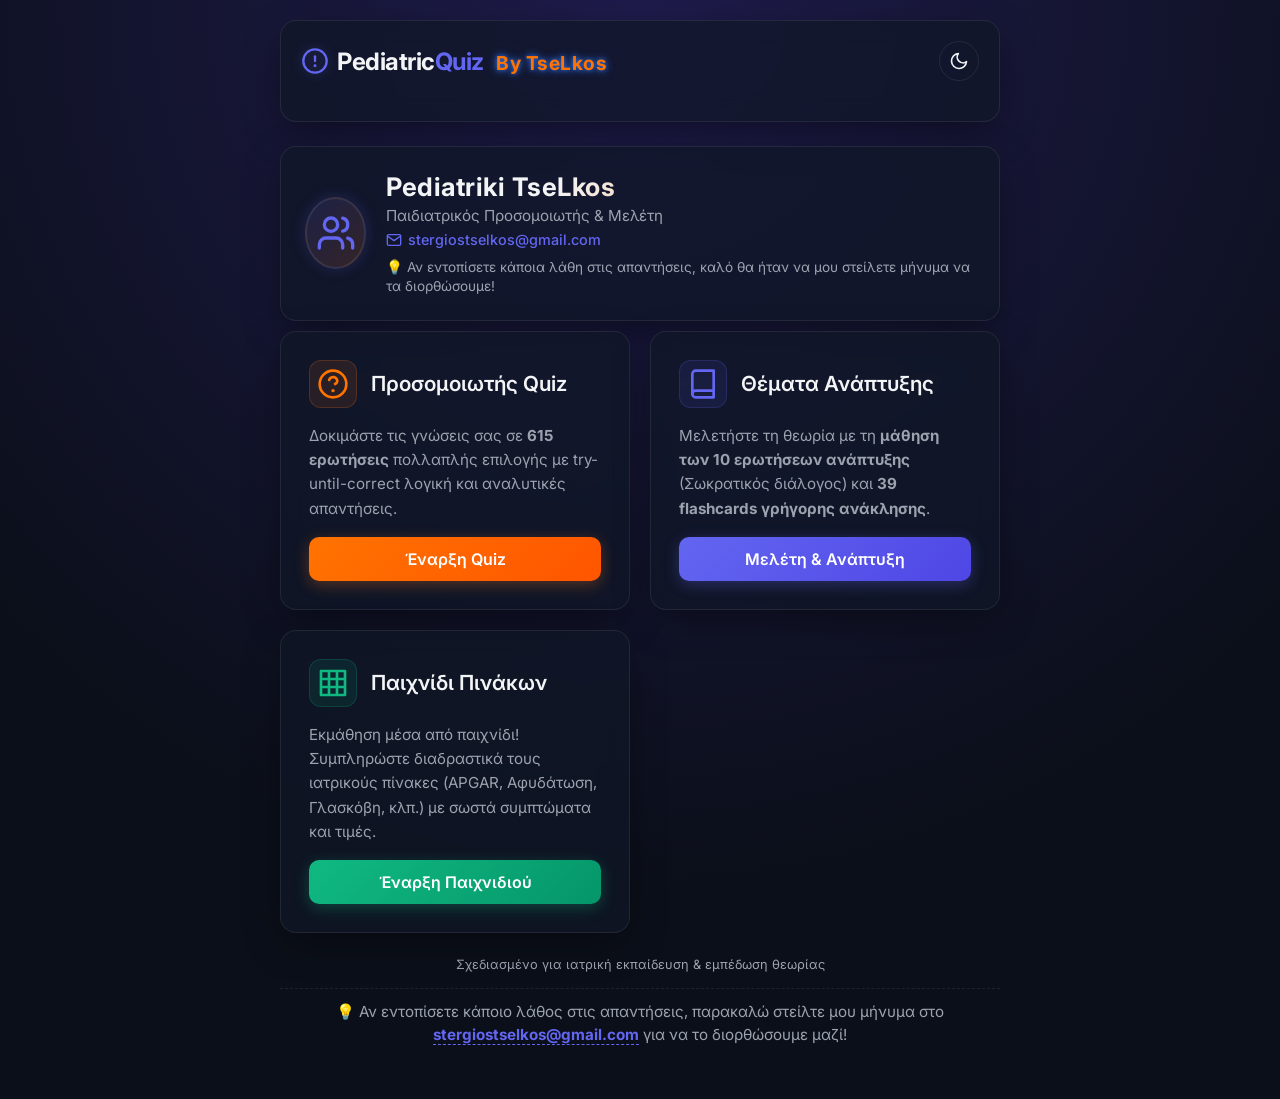
==== index.html @ a3fd766a "Add files via upload" ====
﻿<!DOCTYPE html>
<html lang="el">
<head>
    <meta charset="UTF-8">
    <meta name="viewport" content="width=device-width, initial-scale=1.0">
    <title>Pediatric Portal - pediatriki TseLkos</title>
    <!-- Google Fonts -->
    <link rel="preconnect" href="https://fonts.googleapis.com">
    <link rel="preconnect" href="https://fonts.gstatic.com" crossorigin>
    <link href="https://fonts.googleapis.com/css2?family=Inter:wght@300;400;500;600;700&display=swap" rel="stylesheet">
    <!-- CSS Stylesheet -->
    <link rel="stylesheet" href="style.css?v=2.1">
</head>
<body class="dark-theme">
    <div class="app-container">
        <!-- Header Section -->
        <header class="app-header">
            <div class="header-main">
                <div class="app-logo">
                    <svg width="28" height="28" viewBox="0 0 24 24" fill="none" xmlns="http://www.w3.org/2000/svg">
                        <path d="M12 22C17.5228 22 22 17.5228 22 12C22 6.47715 17.5228 2 12 2C6.47715 2 2 6.47715 2 12C2 17.5228 6.47715 22 12 22Z" stroke="currentColor" stroke-width="2" stroke-linecap="round" stroke-linejoin="round"/>
                        <path d="M12 8V12" stroke="currentColor" stroke-width="2" stroke-linecap="round" stroke-linejoin="round"/>
                        <path d="M12 16H12.01" stroke="currentColor" stroke-width="2.5" stroke-linecap="round" stroke-linejoin="round"/>
                    </svg>
                    <h1>Pediatric<span>Quiz</span> <span class="author-tag" style="font-size: 1.2rem; font-weight: 700; color: #ff7300; text-shadow: 0 0 8px rgba(59, 130, 246, 0.9), 0 0 4px rgba(37, 99, 235, 0.8); margin-left: 8px; letter-spacing: 0.5px; vertical-align: middle;">By TseLkos</span></h1>
                </div>
                <div class="header-controls">
                    <button id="theme-toggle" class="icon-button" aria-label="Toggle Theme">
                        <!-- Sun Icon -->
                        <svg class="sun-icon" width="20" height="20" viewBox="0 0 24 24" fill="none" xmlns="http://www.w3.org/2000/svg">
                            <path d="M12 18C15.3137 18 18 15.3137 18 12C18 8.68629 15.3137 6 12 6C8.68629 6 6 8.68629 6 12C6 15.3137 8.68629 18 12 18Z" stroke="currentColor" stroke-width="2" stroke-linecap="round" stroke-linejoin="round"/>
                            <path d="M12 2V4" stroke="currentColor" stroke-width="2" stroke-linecap="round" stroke-linejoin="round"/>
                            <path d="M12 20V22" stroke="currentColor" stroke-width="2" stroke-linecap="round" stroke-linejoin="round"/>
                            <path d="M4.93 4.93L6.34 6.34" stroke="currentColor" stroke-width="2" stroke-linecap="round" stroke-linejoin="round"/>
                            <path d="M17.66 17.66L19.07 19.07" stroke="currentColor" stroke-width="2" stroke-linecap="round" stroke-linejoin="round"/>
                            <path d="M2 12H4" stroke="currentColor" stroke-width="2" stroke-linecap="round" stroke-linejoin="round"/>
                            <path d="M20 12H22" stroke="currentColor" stroke-width="2" stroke-linecap="round" stroke-linejoin="round"/>
                            <path d="M6.34 17.66L4.93 19.07" stroke="currentColor" stroke-width="2" stroke-linecap="round" stroke-linejoin="round"/>
                            <path d="M19.07 4.93L17.66 6.34" stroke="currentColor" stroke-width="2" stroke-linecap="round" stroke-linejoin="round"/>
                        </svg>
                        <!-- Moon Icon -->
                        <svg class="moon-icon" width="20" height="20" viewBox="0 0 24 24" fill="none" xmlns="http://www.w3.org/2000/svg">
                            <path d="M21 12.79A9 9 0 1 1 11.21 3 7 7 0 0 0 21 12.79Z" stroke="currentColor" stroke-width="2" stroke-linecap="round" stroke-linejoin="round"/>
                        </svg>
                    </button>
                </div>
            </div>
        </header>

        <!-- Main Portal Content -->
        <main class="app-main">
            <!-- Profile Card -->
            <section class="profile-card-panel">
                <div class="profile-header">
                    <div class="profile-avatar-container">
                        <div class="profile-avatar">
                            <svg width="40" height="40" viewBox="0 0 24 24" fill="none" xmlns="http://www.w3.org/2000/svg">
                                <path d="M16 21v-2a4 4 0 0 0-4-4H6a4 4 0 0 0-4 4v2" stroke="currentColor" stroke-width="2" stroke-linecap="round" stroke-linejoin="round"/>
                                <circle cx="9" cy="7" r="4" stroke="currentColor" stroke-width="2" stroke-linecap="round" stroke-linejoin="round"/>
                                <path d="M22 21v-2a4 4 0 0 0-3-3.87" stroke="currentColor" stroke-width="2" stroke-linecap="round" stroke-linejoin="round"/>
                                <path d="M16 3.13a4 4 0 0 1 0 7.75" stroke="currentColor" stroke-width="2" stroke-linecap="round" stroke-linejoin="round"/>
                            </svg>
                        </div>
                    </div>
                    <div class="profile-info">
                        <h2>Pediatriki TseLkos</h2>
                        <p class="profile-sub">Παιδιατρικός Προσομοιωτής & Μελέτη</p>
                        <a href="mailto:stergiostselkos@gmail.com" class="profile-email-link">
                            <svg width="16" height="16" viewBox="0 0 24 24" fill="none" xmlns="http://www.w3.org/2000/svg" style="vertical-align: middle; margin-right: 6px;">
                                <path d="M4 4h16c1.1 0 2 .9 2 2v12c0 1.1-.9 2-2 2H4c-1.1 0-2-.9-2-2V6c0-1.1.9-2 2-2z" stroke="currentColor" stroke-width="2" stroke-linecap="round" stroke-linejoin="round"/>
                                <path d="M22 6l-10 7L2 6" stroke="currentColor" stroke-width="2" stroke-linecap="round" stroke-linejoin="round"/>
                            </svg>
                            stergiostselkos@gmail.com
                        </a>
                        <p style="font-size: 0.85rem; color: var(--text-secondary); margin-top: 6px; line-height: 1.4;">💡 Αν εντοπίσετε κάποια λάθη στις απαντήσεις, καλό θα ήταν να μου στείλετε μήνυμα να τα διορθώσουμε!</p>
                    </div>
                </div>
            </section>

            <!-- Navigation Grid -->
            <section class="portal-grid">
                <!-- Quiz Card -->
                <div class="portal-card">
                    <div class="portal-card-header">
                        <div class="portal-card-icon quiz-icon">
                            <svg width="32" height="32" viewBox="0 0 24 24" fill="none" xmlns="http://www.w3.org/2000/svg">
                                <path d="M12 22C17.5228 22 22 17.5228 22 12C22 6.47715 17.5228 2 12 2C6.47715 2 2 6.47715 2 12C2 17.5228 6.47715 22 12 22Z" stroke="currentColor" stroke-width="2" stroke-linecap="round" stroke-linejoin="round"/>
                                <path d="M9.09 9C9.3251 8.27242 9.8183 7.66224 10.4859 7.27022C11.1536 6.8782 11.9547 6.72922 12.7118 6.84883C13.4688 6.96843 14.133 7.34947 14.5888 7.92506C15.0446 8.50066 15.263 9.23698 15.2 9.99C15.1 11.25 13.5 12 13.5 12" stroke="currentColor" stroke-width="2" stroke-linecap="round" stroke-linejoin="round"/>
                                <path d="M12 17H12.01" stroke="currentColor" stroke-width="2.5" stroke-linecap="round" stroke-linejoin="round"/>
                            </svg>
                        </div>
                        <h3>Προσομοιωτής Quiz</h3>
                    </div>
                    <p class="portal-card-desc">Δοκιμάστε τις γνώσεις σας σε <strong>615 ερωτήσεις</strong> πολλαπλής επιλογής με try-until-correct λογική και αναλυτικές απαντήσεις.</p>
                    <a href="quiz.html" class="portal-card-btn quiz-btn">Έναρξη Quiz</a>
                </div>

                <!-- Study Portal Card -->
                <div class="portal-card">
                    <div class="portal-card-header">
                        <div class="portal-card-icon study-icon">
                            <svg width="32" height="32" viewBox="0 0 24 24" fill="none" xmlns="http://www.w3.org/2000/svg">
                                <path d="M4 19.5A2.5 2.5 0 0 1 6.5 17H20" stroke="currentColor" stroke-width="2" stroke-linecap="round" stroke-linejoin="round"/>
                                <path d="M6.5 2H20v20H6.5A2.5 2.5 0 0 1 4 19.5v-15A2.5 2.5 0 0 1 6.5 2z" stroke="currentColor" stroke-width="2" stroke-linecap="round" stroke-linejoin="round"/>
                            </svg>
                        </div>
                        <h3>Θέματα Ανάπτυξης</h3>
                    </div>
                    <p class="portal-card-desc">Μελετήστε τη θεωρία με τη <strong>μάθηση των 10 ερωτήσεων ανάπτυξης</strong> (Σωκρατικός διάλογος) και <strong>39 flashcards γρήγορης ανάκλησης</strong>.</p>
                    <a href="study.html" class="portal-card-btn study-btn">Μελέτη & Ανάπτυξη</a>
                </div>

                <!-- Game Portal Card -->
                <div class="portal-card">
                    <div class="portal-card-header">
                        <div class="portal-card-icon game-icon">
                            <svg width="32" height="32" viewBox="0 0 24 24" fill="none" xmlns="http://www.w3.org/2000/svg">
                                <path d="M3 3h18v18H3V3zm0 6h18M3 15h18M9 3v18M15 3v18" stroke="currentColor" stroke-width="2" stroke-linecap="round" stroke-linejoin="round"/>
                            </svg>
                        </div>
                        <h3>Παιχνίδι Πινάκων</h3>
                    </div>
                    <p class="portal-card-desc">Εκμάθηση μέσα από παιχνίδι! Συμπληρώστε διαδραστικά τους ιατρικούς πίνακες (APGAR, Αφυδάτωση, Γλασκόβη, κλπ.) με σωστά συμπτώματα και τιμές.</p>
                    <a href="game.html" class="portal-card-btn game-btn">Έναρξη Παιχνιδιού</a>
                </div>
            </section>
        </main>

        <!-- Footer Info -->
        <footer class="app-footer">
            <p>Σχεδιασμένο για ιατρική εκπαίδευση & εμπέδωση θεωρίας</p>
            <div class="study-feedback-footer" style="margin-top: 16px; padding: 12px 10px; border-top: 1px dashed var(--card-border); text-align: center; font-size: 0.95rem; color: var(--text-secondary); line-height: 1.5;">
                💡 Αν εντοπίσετε κάποιο λάθος στις απαντήσεις, παρακαλώ στείλτε μου μήνυμα στο <a href="mailto:stergiostselkos@gmail.com" style="color: var(--primary-color); font-weight: 700; text-decoration: none; border-bottom: 1px dashed var(--primary-color); transition: all 0.2s ease;">stergiostselkos@gmail.com</a> για να το διορθώσουμε μαζί!
            </div>
        </footer>
    </div>

    <!-- Theme switch logic -->
    <script>
        document.addEventListener('DOMContentLoaded', () => {
            const savedTheme = localStorage.getItem('theme') || 'dark';
            if (savedTheme === 'light') {
                document.body.classList.remove('dark-theme');
                document.body.classList.add('light-theme');
            }
            document.getElementById('theme-toggle').addEventListener('click', () => {
                if (document.body.classList.contains('dark-theme')) {
                    document.body.classList.remove('dark-theme');
                    document.body.classList.add('light-theme');
                    localStorage.setItem('theme', 'light');
                } else {
                    document.body.classList.remove('light-theme');
                    document.body.classList.add('dark-theme');
                    localStorage.setItem('theme', 'dark');
                }
            });
        });
    </script>
</body>
</html>
---- style.css ----
/* Core Styling - Glassmorphism Design System */
:root {
    --transition-speed: 0.3s;
    --border-radius: 16px;
    --font-family: 'Inter', -apple-system, BlinkMacSystemFont, "Segoe UI", Roboto, Helvetica, Arial, sans-serif;
    
    /* Dark Theme Variables (Default) */
    --bg-color: #0b0f19;
    --bg-gradient: radial-gradient(circle at 50% 0%, #1e1b4b 0%, #0b0f19 70%);
    --card-bg: rgba(17, 24, 39, 0.7);
    --card-border: rgba(255, 255, 255, 0.08);
    --text-primary: #f3f4f6;
    --text-secondary: #9ca3af;
    
    --primary-color: #6366f1; /* Indigo */
    --primary-hover: #4f46e5;
    --primary-glow: rgba(99, 102, 241, 0.35);
    
    --success-color: #10b981; /* Emerald */
    --success-bg: rgba(16, 185, 129, 0.12);
    --success-border: rgba(16, 185, 129, 0.3);
    
    --error-color: #ef4444; /* Red */
    --error-bg: rgba(239, 68, 68, 0.12);
    --error-border: rgba(239, 68, 68, 0.3);
    
    --option-bg: rgba(31, 41, 55, 0.5);
    --option-border: rgba(255, 255, 255, 0.05);
    --option-hover: rgba(99, 102, 241, 0.08);
    --option-hover-border: rgba(99, 102, 241, 0.3);
    
    --shadow-main: 0 12px 40px -10px rgba(0, 0, 0, 0.5);
    --progress-bg: rgba(255, 255, 255, 0.05);
}

/* Light Theme Variables */
body.light-theme {
    --bg-color: #f1f5f9;
    --bg-gradient: radial-gradient(circle at 50% 0%, #e0e7ff 0%, #f1f5f9 80%);
    --card-bg: rgba(255, 255, 255, 0.8);
    --card-border: rgba(15, 23, 42, 0.08);
    --text-primary: #0f172a;
    --text-secondary: #475569;
    
    --primary-color: #4f46e5;
    --primary-hover: #4338ca;
    --primary-glow: rgba(79, 70, 229, 0.2);
    
    --success-color: #059669;
    --success-bg: rgba(5, 150, 105, 0.08);
    --success-border: rgba(5, 150, 105, 0.25);
    
    --error-color: #dc2626;
    --error-bg: rgba(220, 38, 38, 0.08);
    --error-border: rgba(220, 38, 38, 0.25);
    
    --option-bg: rgba(255, 255, 255, 0.9);
    --option-border: rgba(0, 0, 0, 0.06);
    --option-hover: rgba(79, 70, 229, 0.05);
    --option-hover-border: rgba(79, 70, 229, 0.25);
    
    --shadow-main: 0 12px 30px -10px rgba(0, 0, 0, 0.08);
    --progress-bg: rgba(0, 0, 0, 0.06);
}

* {
    margin: 0;
    padding: 0;
    box-box: border-box;
    box-sizing: border-box;
}

body {
    font-family: var(--font-family);
    background-color: var(--bg-color);
    background-image: var(--bg-gradient);
    color: var(--text-primary);
    min-height: 100vh;
    display: flex;
    justify-content: center;
    align-items: flex-start;
    padding: 20px;
    transition: background-color var(--transition-speed) ease, color var(--transition-speed) ease;
    overflow-x: hidden;
}

/* App Container */
.app-container {
    width: 100%;
    max-width: 720px;
    display: flex;
    flex-direction: column;
    gap: 24px;
}

/* Header Styling */
.app-header {
    background: var(--card-bg);
    border: 1px solid var(--card-border);
    backdrop-filter: blur(12px);
    border-radius: var(--border-radius);
    padding: 20px;
    box-shadow: var(--shadow-main);
}

.header-main {
    display: flex;
    justify-content: space-between;
    align-items: center;
    margin-bottom: 20px;
}

.app-logo {
    display: flex;
    align-items: center;
    gap: 8px;
    color: var(--primary-color);
}

.app-logo svg {
    filter: drop-shadow(0 0 6px var(--primary-glow));
}

.app-logo h1 {
    font-size: 1.5rem;
    font-weight: 700;
    letter-spacing: -0.5px;
    color: var(--text-primary);
}

.app-logo h1 span {
    color: var(--primary-color);
}

.header-controls {
    display: flex;
    align-items: center;
}

.icon-button {
    background: transparent;
    border: 1px solid var(--card-border);
    color: var(--text-primary);
    width: 40px;
    height: 40px;
    border-radius: 50%;
    display: flex;
    justify-content: center;
    align-items: center;
    cursor: pointer;
    transition: all var(--transition-speed) ease;
}

.icon-button:hover {
    background: rgba(255, 255, 255, 0.05);
    border-color: var(--primary-color);
    color: var(--primary-color);
    transform: rotate(15deg);
}

/* Toggle Sun/Moon Icon Display */
.sun-icon {
    display: none;
}
body.light-theme .sun-icon {
    display: block;
}
body.light-theme .moon-icon {
    display: none;
}

/* Progress Bar */
.progress-container {
    display: flex;
    flex-direction: column;
    gap: 8px;
}

.progress-bar-wrapper {
    background: var(--progress-bg);
    height: 8px;
    border-radius: 999px;
    overflow: hidden;
    position: relative;
}

.progress-fill {
    background: linear-gradient(90deg, var(--primary-color) 0%, #a855f7 100%);
    height: 100%;
    width: 0%;
    border-radius: 999px;
    transition: width 0.4s cubic-bezier(0.4, 0, 0.2, 1);
    box-shadow: 0 0 10px rgba(99, 102, 241, 0.5);
}

.progress-stats {
    display: flex;
    justify-content: space-between;
    font-size: 0.875rem;
    font-weight: 500;
    color: var(--text-secondary);
}

/* Main Panel Layout */
.view-panel {
    background: var(--card-bg);
    border: 1px solid var(--card-border);
    backdrop-filter: blur(16px);
    border-radius: var(--border-radius);
    padding: 28px;
    box-shadow: var(--shadow-main);
    display: flex;
    flex-direction: column;
    gap: 20px;
    transition: all 0.3s ease;
}

.hidden {
    display: none !important;
}

/* Badge category tag */
.category-tag-wrapper {
    display: flex;
}

.badge {
    background: var(--option-hover);
    border: 1px solid var(--option-hover-border);
    color: var(--primary-color);
    padding: 6px 14px;
    font-size: 0.75rem;
    font-weight: 600;
    border-radius: 999px;
    text-transform: uppercase;
    letter-spacing: 0.5px;
}

/* Question Container */
.question-container {
    font-size: 1.1rem;
    font-weight: 500;
    line-height: 1.5;
    color: var(--text-primary);
    padding-bottom: 8px;
    text-align: justify;
    text-justify: inter-word;
}

/* Options Container (Stacked layout) */
.options-list {
    display: flex;
    flex-direction: column;
    gap: 12px;
}

.option-btn {
    display: flex;
    align-items: center;
    gap: 16px;
    background: var(--option-bg);
    border: 1px solid var(--option-border);
    border-radius: var(--border-radius);
    padding: 16px 20px;
    width: 100%;
    color: var(--text-primary);
    text-align: left;
    cursor: pointer;
    font-family: var(--font-family);
    font-size: 1rem;
    font-weight: 500;
    line-height: 1.4;
    transition: all 0.2s cubic-bezier(0.4, 0, 0.2, 1);
    outline: none;
    position: relative;
    overflow: hidden;
}

.option-btn:hover:not(:disabled) {
    background: var(--option-hover);
    border-color: var(--option-hover-border);
    transform: translateY(-2px);
    box-shadow: 0 4px 12px rgba(0, 0, 0, 0.05);
}

.option-btn:active:not(:disabled) {
    transform: translateY(0);
}

.option-badge {
    background: var(--card-border);
    border: 1px solid var(--card-border);
    width: 32px;
    height: 32px;
    border-radius: 8px;
    display: flex;
    justify-content: center;
    align-items: center;
    font-weight: 700;
    font-size: 0.875rem;
    flex-shrink: 0;
    color: var(--text-secondary);
    transition: all 0.2s ease;
}

.option-btn:hover:not(:disabled) .option-badge {
    background: var(--primary-color);
    border-color: var(--primary-color);
    color: #ffffff;
}

/* Option States */
.option-btn.correct {
    background: var(--success-bg) !important;
    border-color: var(--success-color) !important;
    box-shadow: 0 0 15px rgba(16, 185, 129, 0.1);
}

.option-btn.correct .option-badge {
    background: var(--success-color) !important;
    border-color: var(--success-color) !important;
    color: #ffffff !important;
}

.option-btn.incorrect {
    background: var(--error-bg) !important;
    border-color: var(--error-color) !important;
    opacity: 0.85;
}

.option-btn.incorrect .option-badge {
    background: var(--error-color) !important;
    border-color: var(--error-color) !important;
    color: #ffffff !important;
}

.option-btn:disabled {
    cursor: not-allowed;
}

.option-btn:disabled:not(.correct):not(.incorrect) {
    opacity: 0.5;
}

/* Shake Animation on Error */
@keyframes shake {
    0%, 100% { transform: translateX(0); }
    20%, 60% { transform: translateX(-6px); }
    40%, 80% { transform: translateX(6px); }
}

.shake {
    animation: shake 0.4s ease-in-out;
}

/* Collapsible Explanation Panel */
.explanation-panel {
    background: rgba(255, 255, 255, 0.02);
    border: 1px solid var(--card-border);
    border-radius: var(--border-radius);
    overflow: hidden;
    display: grid;
    grid-template-rows: 0fr;
    transition: grid-template-rows 0.4s cubic-bezier(0.4, 0, 0.2, 1), background-color var(--transition-speed);
}

.explanation-panel.expanded {
    grid-template-rows: 1fr;
    background: rgba(255, 255, 255, 0.03);
    border-color: var(--success-border);
}

body.light-theme .explanation-panel.expanded {
    background: rgba(5, 150, 105, 0.03);
}

.explanation-panel-inner {
    overflow: hidden;
}

.explanation-header {
    padding: 16px 20px;
    border-bottom: 1px solid var(--card-border);
}

.explanation-title {
    display: flex;
    align-items: center;
    gap: 10px;
    color: var(--success-color);
}

.explanation-title svg {
    flex-shrink: 0;
}

.explanation-title h2 {
    font-size: 1.125rem;
    font-weight: 600;
}

.explanation-content {
    padding: 20px;
    font-size: 0.95rem;
    line-height: 1.6;
    color: var(--text-primary);
}

.explanation-content h3 {
    font-size: 1.05rem;
    font-weight: 600;
    margin-top: 16px;
    margin-bottom: 8px;
    color: var(--text-primary);
}

.explanation-content h3:first-of-type {
    margin-top: 0;
    color: var(--success-color);
}

.explanation-content h3:nth-of-type(2) {
    color: var(--error-color);
}

.explanation-content p {
    margin-bottom: 14px;
}

.explanation-content ul {
    margin-left: 20px;
    margin-bottom: 14px;
}

.explanation-content li {
    margin-bottom: 6px;
}

/* Quiz Navigation Buttons */
.quiz-navigation {
    display: flex;
    justify-content: space-between;
    margin-top: 8px;
    gap: 12px;
}

/* Base Button Styles */
.btn {
    display: inline-flex;
    align-items: center;
    justify-content: center;
    gap: 10px;
    font-family: var(--font-family);
    font-size: 1rem;
    font-weight: 600;
    padding: 14px 28px;
    border-radius: var(--border-radius);
    cursor: pointer;
    transition: all 0.2s ease;
    border: none;
    outline: none;
}

.btn-primary {
    background: var(--primary-color);
    color: #ffffff;
    box-shadow: 0 4px 14px var(--primary-glow);
}

.btn-primary:hover:not(:disabled) {
    background: var(--primary-hover);
    transform: translateY(-2px);
    box-shadow: 0 6px 20px var(--primary-glow);
}

.btn-primary:active:not(:disabled) {
    transform: translateY(0);
}

.btn-primary:disabled {
    opacity: 0.4;
    cursor: not-allowed;
    box-shadow: none;
}

.btn-secondary {
    background: var(--option-bg);
    border: 1px solid var(--card-border);
    color: var(--text-primary);
}

.btn-secondary:hover {
    background: var(--option-hover);
    border-color: var(--option-hover-border);
    transform: translateY(-2px);
}

/* Results View Styling */
.results-card {
    display: flex;
    flex-direction: column;
    align-items: center;
    text-align: center;
    gap: 28px;
    padding: 20px 0;
}

.celebration-icon {
    background: var(--success-bg);
    border: 1px solid var(--success-border);
    color: var(--success-color);
    width: 96px;
    height: 96px;
    border-radius: 50%;
    display: flex;
    justify-content: center;
    align-items: center;
    box-shadow: 0 0 20px rgba(16, 185, 129, 0.2);
    margin-bottom: 8px;
}

.results-header h2 {
    font-size: 2rem;
    font-weight: 700;
    margin-bottom: 6px;
}

.results-header p {
    color: var(--text-secondary);
    font-size: 1.1rem;
}

.results-stats-grid {
    display: grid;
    grid-template-columns: repeat(3, 1fr);
    gap: 16px;
    width: 100%;
}

.stat-card {
    background: var(--option-bg);
    border: 1px solid var(--card-border);
    padding: 16px;
    border-radius: var(--border-radius);
    display: flex;
    flex-direction: column;
    gap: 6px;
}

.stat-label {
    font-size: 0.8rem;
    font-weight: 600;
    color: var(--text-secondary);
    text-transform: uppercase;
    letter-spacing: 0.5px;
}

.stat-value {
    font-size: 1.5rem;
    font-weight: 700;
    color: var(--text-primary);
}

.performance-rating {
    background: var(--option-hover);
    border: 1px solid var(--option-hover-border);
    color: var(--primary-color);
    padding: 12px 24px;
    border-radius: 999px;
    font-weight: 600;
    font-size: 0.95rem;
}

/* Footer Info styling */
.app-footer {
    text-align: center;
    font-size: 0.8rem;
    color: var(--text-secondary);
    margin-bottom: 20px;
}

/* Responsive adjustments */
@media (max-width: 600px) {
    body {
        padding: 12px;
    }
    
    .app-container {
        gap: 16px;
    }
    
    .view-panel {
        padding: 20px;
        gap: 16px;
    }
    
    .results-stats-grid {
        grid-template-columns: 1fr;
        gap: 12px;
    }
    
    .results-header h2 {
        font-size: 1.75rem;
    }
}

/* Portal Landing Page and Study Portal Styling Extension */

/* Profile Card Styling */
.profile-card-panel {
    background: var(--card-bg);
    border: 1px solid var(--card-border);
    border-radius: var(--border-radius);
    padding: 24px;
    backdrop-filter: blur(12px);
    box-shadow: var(--shadow-main);
}

.profile-header {
    display: flex;
    align-items: center;
    gap: 20px;
}

.profile-avatar-container {
    background: linear-gradient(135deg, rgba(99, 102, 241, 0.15) 0%, rgba(249, 115, 22, 0.15) 100%);
    border: 2px solid var(--card-border);
    border-radius: 50%;
    width: 72px;
    height: 72px;
    display: flex;
    justify-content: center;
    align-items: center;
    box-shadow: 0 0 15px rgba(99, 102, 241, 0.2);
}

.profile-avatar {
    color: var(--primary-color);
    display: flex;
    align-items: center;
    justify-content: center;
}

.profile-info h2 {
    font-size: 1.6rem;
    font-weight: 700;
    margin-bottom: 4px;
    background: linear-gradient(135deg, var(--text-primary) 30%, #ff7300 100%);
    -webkit-background-clip: text;
    -webkit-text-fill-color: transparent;
    letter-spacing: 0.5px;
}

.profile-sub {
    font-size: 0.95rem;
    color: var(--text-secondary);
    margin-bottom: 6px;
}

.profile-email-link {
    display: inline-flex;
    align-items: center;
    font-size: 0.9rem;
    color: var(--primary-color);
    text-decoration: none;
    font-weight: 500;
    transition: color 0.2s ease;
}

.profile-email-link:hover {
    color: #818cf8;
    text-decoration: underline;
}

/* Landing Portal Grid */
.portal-grid {
    display: grid;
    grid-template-columns: repeat(auto-fit, minmax(280px, 1fr));
    gap: 20px;
    margin-top: 10px;
}

.portal-card {
    background: var(--card-bg);
    border: 1px solid var(--card-border);
    border-radius: var(--border-radius);
    padding: 28px;
    backdrop-filter: blur(12px);
    box-shadow: var(--shadow-main);
    display: flex;
    flex-direction: column;
    gap: 16px;
    transition: transform var(--transition-speed) ease, border-color var(--transition-speed) ease, box-shadow var(--transition-speed) ease;
}

.portal-card:hover {
    transform: translateY(-4px);
    border-color: rgba(99, 102, 241, 0.3);
    box-shadow: 0 20px 40px -15px rgba(0, 0, 0, 0.6), 0 0 20px rgba(99, 102, 241, 0.1);
}

.portal-card-header {
    display: flex;
    align-items: center;
    gap: 14px;
}

.portal-card-icon {
    width: 48px;
    height: 48px;
    border-radius: 12px;
    display: flex;
    align-items: center;
    justify-content: center;
}

.quiz-icon {
    background: rgba(249, 115, 22, 0.1);
    color: #ff7300;
    border: 1px solid rgba(249, 115, 22, 0.2);
}

.study-icon {
    background: rgba(99, 102, 241, 0.1);
    color: var(--primary-color);
    border: 1px solid rgba(99, 102, 241, 0.2);
}

.portal-card h3 {
    font-size: 1.3rem;
    font-weight: 600;
}

.portal-card-desc {
    font-size: 0.95rem;
    color: var(--text-secondary);
    line-height: 1.6;
    flex-grow: 1;
}

.portal-card-btn {
    display: block;
    width: 100%;
    text-align: center;
    padding: 12px 20px;
    border-radius: 10px;
    font-weight: 600;
    font-size: 1rem;
    text-decoration: none;
    transition: all var(--transition-speed) ease;
}

.quiz-btn {
    background: linear-gradient(135deg, #ff7300 0%, #ff5500 100%);
    color: white;
    box-shadow: 0 4px 15px rgba(249, 115, 22, 0.3);
}

.quiz-btn:hover {
    background: linear-gradient(135deg, #ff851b 0%, #ff6600 100%);
    box-shadow: 0 6px 20px rgba(249, 115, 22, 0.5);
    transform: translateY(-1px);
}

.study-btn {
    background: linear-gradient(135deg, #6366f1 0%, #4f46e5 100%);
    color: white;
    box-shadow: 0 4px 15px rgba(99, 102, 241, 0.3);
}

.study-btn:hover {
    background: linear-gradient(135deg, #818cf8 0%, #5850ec 100%);
    box-shadow: 0 6px 20px rgba(99, 102, 241, 0.5);
    transform: translateY(-1px);
}

.game-icon {
    background: rgba(16, 185, 129, 0.1);
    color: #10b981;
    border: 1px solid rgba(16, 185, 129, 0.2);
}

.game-btn {
    background: linear-gradient(135deg, #10b981 0%, #059669 100%);
    color: white;
    box-shadow: 0 4px 15px rgba(16, 185, 129, 0.3);
}

.game-btn:hover {
    background: linear-gradient(135deg, #34d399 0%, #059669 100%);
    box-shadow: 0 6px 20px rgba(16, 185, 129, 0.5);
    transform: translateY(-1px);
}

/* Study Portal Dashboard Menu */
.section-title {
    background: var(--card-bg);
    border: 1px solid var(--card-border);
    border-radius: var(--border-radius);
    padding: 20px 24px;
    backdrop-filter: blur(12px);
    box-shadow: var(--shadow-main);
    margin-bottom: 4px;
}

.section-title h2 {
    font-size: 1.4rem;
    font-weight: 700;
    margin-bottom: 6px;
}

.section-title p {
    font-size: 0.95rem;
    color: var(--text-secondary);
}

.study-grid {
    display: grid;
    grid-template-columns: repeat(auto-fit, minmax(280px, 1fr));
    gap: 20px;
    margin-top: 16px;
}

.study-card {
    background: var(--card-bg);
    border: 1px solid var(--card-border);
    border-radius: var(--border-radius);
    padding: 24px;
    backdrop-filter: blur(12px);
    box-shadow: var(--shadow-main);
    display: flex;
    flex-direction: column;
    gap: 12px;
    transition: all var(--transition-speed) ease;
}

.study-card.active-card {
    cursor: pointer;
}

.study-card.active-card:hover {
    transform: translateY(-4px);
    border-color: rgba(99, 102, 241, 0.3);
    box-shadow: 0 20px 40px -15px rgba(0, 0, 0, 0.6), 0 0 15px rgba(99, 102, 241, 0.1);
}

.study-card.locked {
    opacity: 0.55;
    cursor: not-allowed;
    background: rgba(17, 24, 39, 0.4);
}

.study-card-header {
    display: flex;
    justify-content: space-between;
    align-items: center;
}

.study-card-badge {
    font-size: 0.75rem;
    font-weight: 700;
    padding: 4px 8px;
    border-radius: 6px;
    text-transform: uppercase;
    letter-spacing: 0.5px;
    background: rgba(99, 102, 241, 0.1);
    color: var(--primary-color);
    border: 1px solid rgba(99, 102, 241, 0.2);
}

.locked-badge {
    background: rgba(156, 163, 175, 0.1);
    color: var(--text-secondary);
    border: 1px solid rgba(156, 163, 175, 0.2);
}

.study-card-icon {
    width: 36px;
    height: 36px;
    border-radius: 8px;
    display: flex;
    align-items: center;
    justify-content: center;
}

.recall-icon {
    background: rgba(16, 185, 129, 0.1);
    color: var(--success-color);
}

.tables-icon {
    background: rgba(99, 102, 241, 0.1);
    color: var(--primary-color);
}

.locked-icon {
    background: rgba(255, 255, 255, 0.03);
    color: var(--text-secondary);
}

.study-card h3 {
    font-size: 1.2rem;
    font-weight: 600;
}

.study-card p {
    font-size: 0.9rem;
    color: var(--text-secondary);
    line-height: 1.5;
    flex-grow: 1;
}

.study-card-action {
    font-size: 0.9rem;
    font-weight: 600;
    color: var(--primary-color);
    margin-top: 4px;
    display: inline-block;
    transition: transform 0.2s ease;
}

.study-card.active-card:hover .study-card-action {
    transform: translateX(4px);
    color: #818cf8;
}

.study-card-action-locked {
    font-size: 0.9rem;
    font-weight: 600;
    color: var(--text-secondary);
    margin-top: 4px;
}

/* Active Recall Flashcard Layout */
.recall-header {
    background: var(--card-bg);
    border: 1px solid var(--card-border);
    border-radius: var(--border-radius);
    padding: 12px 20px;
    backdrop-filter: blur(12px);
    display: flex;
    justify-content: space-between;
    align-items: center;
}

.back-to-menu-btn {
    background: rgba(255, 255, 255, 0.05);
    border: 1px solid var(--card-border);
    color: var(--text-primary);
    padding: 8px 14px;
    border-radius: 8px;
    font-family: inherit;
    font-size: 0.9rem;
    font-weight: 500;
    cursor: pointer;
    display: inline-flex;
    align-items: center;
    transition: all 0.2s ease;
}

.back-to-menu-btn:hover {
    background: rgba(255, 255, 255, 0.1);
    border-color: rgba(255, 255, 255, 0.25);
}

#recall-progress {
    font-size: 0.9rem;
    font-weight: 600;
    color: var(--primary-color);
}

/* Topic Selector Dropdown */
.topic-selector-container {
    background: var(--card-bg);
    border: 1px solid var(--card-border);
    border-radius: var(--border-radius);
    padding: 14px 20px;
    backdrop-filter: blur(12px);
    margin-top: 16px;
    margin-bottom: 8px;
    display: flex;
    align-items: center;
    gap: 16px;
}

.topic-selector-container label {
    font-weight: 700;
    color: var(--text-secondary);
    font-size: 0.95rem;
    white-space: nowrap;
}

.topic-select-wrapper {
    position: relative;
    flex-grow: 1;
}

#topic-select {
    width: 100%;
    padding: 10px 40px 10px 16px;
    border-radius: 8px;
    background: rgba(0, 0, 0, 0.25);
    border: 1px solid var(--card-border);
    color: var(--text-primary);
    font-size: 1rem;
    font-weight: 600;
    font-family: inherit;
    cursor: pointer;
    appearance: none;
    -webkit-appearance: none;
    outline: none;
    transition: all 0.2s ease;
}

body.light-theme #topic-select {
    background: rgba(255, 255, 255, 0.85);
    border-color: rgba(0, 0, 0, 0.12);
    color: var(--text-primary);
}

#topic-select:focus {
    border-color: var(--primary-color);
    box-shadow: 0 0 0 3px rgba(79, 70, 229, 0.25);
}

.topic-select-arrow {
    position: absolute;
    right: 16px;
    top: 50%;
    transform: translateY(-50%);
    pointer-events: none;
    color: var(--text-secondary);
    display: flex;
    align-items: center;
    justify-content: center;
}

/* Light theme overrides for selector container */
body.light-theme .topic-selector-container {
    border-color: rgba(0, 0, 0, 0.08);
}

.recall-card-container {
    background: var(--card-bg);
    border: 1px solid var(--card-border);
    border-radius: var(--border-radius);
    padding: 32px;
    backdrop-filter: blur(12px);
    box-shadow: var(--shadow-main);
    display: flex;
    flex-direction: column;
    gap: 20px;
}

.reveal-action-container {
    display: flex;
    justify-content: center;
    margin: 20px 0;
}

.btn-large {
    padding: 16px 32px;
    font-size: 1.1rem;
    border-radius: 12px;
    cursor: pointer;
}

/* Revealed Content Panel Transitions */
.revealed-block {
    display: flex;
    flex-direction: column;
    gap: 20px;
    opacity: 1;
    max-height: 6000px;
    overflow: hidden;
    transition: max-height 0.5s cubic-bezier(0.4, 0, 0.2, 1), opacity 0.4s ease;
}

.revealed-block.collapsed {
    max-height: 0;
    opacity: 0;
    pointer-events: none;
    margin: 0;
    padding: 0;
}

/* Correct Answer Banner */
.correct-answer-box {
    background: var(--success-bg);
    border: 1px solid var(--success-border);
    border-radius: 12px;
    padding: 20px;
    color: var(--success-color);
    box-shadow: 0 4px 20px rgba(16, 185, 129, 0.05);
}

.correct-answer-box h4 {
    font-size: 0.9rem;
    font-weight: 700;
    text-transform: uppercase;
    letter-spacing: 0.5px;
    margin-bottom: 6px;
    opacity: 0.85;
}

.correct-answer-box p {
    font-size: 1.1rem;
    font-weight: 400;
    color: var(--text-primary);
    line-height: 1.55;
}

/* Mnemonic Box */
.mnemonic-box {
    background: rgba(234, 179, 8, 0.08);
    border: 1px solid rgba(234, 179, 8, 0.25);
    border-radius: 12px;
    padding: 18px;
    display: flex;
    flex-direction: column;
    gap: 6px;
    box-shadow: 0 4px 15px rgba(234, 179, 8, 0.02);
}

.mnemonic-header {
    display: flex;
    align-items: center;
    gap: 8px;
}

.mnemonic-header h5 {
    color: #eab308;
    font-size: 0.95rem;
    font-weight: 700;
    margin: 0;
}

#mnemonic-text {
    font-size: 0.95rem;
    line-height: 1.5;
    color: var(--text-primary);
    font-style: italic;
}

.explanation-wrapper h4 {
    font-size: 1.1rem;
    font-weight: 700;
    margin-bottom: 12px;
    border-bottom: 1px solid var(--card-border);
    padding-bottom: 8px;
    color: var(--primary-color);
}

/* Study Tables Panel Layout */
.tables-header-nav {
    background: var(--card-bg);
    border: 1px solid var(--card-border);
    border-radius: var(--border-radius);
    padding: 12px 20px;
    backdrop-filter: blur(12px);
    display: flex;
    justify-content: space-between;
    align-items: center;
}

.tables-tabs {
    display: flex;
    gap: 8px;
    overflow-x: auto;
    padding-bottom: 4px;
    scrollbar-width: thin;
    scrollbar-color: rgba(255,255,255,0.1) transparent;
}

.tables-tabs::-webkit-scrollbar {
    height: 4px;
}

.tables-tabs::-webkit-scrollbar-thumb {
    background: rgba(255, 255, 255, 0.1);
    border-radius: 2px;
}

.tab-btn {
    background: var(--card-bg);
    border: 1px solid var(--card-border);
    color: var(--text-secondary);
    padding: 10px 16px;
    border-radius: 10px;
    font-family: inherit;
    font-size: 0.9rem;
    font-weight: 600;
    cursor: pointer;
    white-space: nowrap;
    transition: all 0.2s ease;
}

.tab-btn:hover {
    color: var(--text-primary);
    background: rgba(255, 255, 255, 0.04);
    border-color: rgba(255, 255, 255, 0.15);
}

.tab-btn.active {
    color: white;
    background: var(--primary-color);
    border-color: var(--primary-color);
    box-shadow: 0 4px 12px var(--primary-glow);
}

.table-content-card {
    background: var(--card-bg);
    border: 1px solid var(--card-border);
    border-radius: var(--border-radius);
    padding: 24px;
    backdrop-filter: blur(12px);
    box-shadow: var(--shadow-main);
}

.table-pane {
    display: none;
    flex-direction: column;
    gap: 16px;
}

.table-pane.active {
    display: flex;
    animation: fadeIn 0.3s ease;
}

.table-pane-header h3 {
    font-size: 1.25rem;
    font-weight: 700;
    margin-bottom: 4px;
}

.table-pane-header p {
    font-size: 0.9rem;
    color: var(--text-secondary);
    line-height: 1.5;
}

/* Medical Tables styles */
.table-responsive {
    width: 100%;
    overflow-x: auto;
    border-radius: 8px;
    border: 1px solid var(--card-border);
    background: rgba(0, 0, 0, 0.1);
}

.med-table {
    width: 100%;
    border-collapse: collapse;
    text-align: left;
    font-size: 0.9rem;
}

.med-table th {
    background: rgba(255, 255, 255, 0.03);
    color: var(--text-primary);
    font-weight: 600;
    padding: 12px 16px;
    border-bottom: 1px solid var(--card-border);
}

.med-table td {
    padding: 12px 16px;
    border-bottom: 1px solid rgba(255, 255, 255, 0.04);
    color: var(--text-primary);
    line-height: 1.5;
}

.med-table tr:last-child td {
    border-bottom: none;
}

.med-table tr:hover td {
    background: rgba(255, 255, 255, 0.01);
}

.table-section-row td {
    background: rgba(99, 102, 241, 0.04) !important;
    color: var(--primary-color) !important;
    font-size: 0.85rem;
    font-weight: 700;
    text-transform: uppercase;
    letter-spacing: 0.5px;
    padding: 8px 16px;
    border-bottom: 1px solid rgba(99, 102, 241, 0.15);
}

@keyframes fadeIn {
    from { opacity: 0; transform: translateY(4px); }
    to { opacity: 1; transform: translateY(0); }
}

/* SOCRATIC DIALOGUE GAME STYLES */
.socratic-panel {
    animation: fadeIn 0.4s ease;
}

.socratic-options-grid {
    animation: fadeIn 0.4s ease;
}

.progress-bar-container {
    box-shadow: inset 0 1px 3px rgba(0, 0, 0, 0.2);
}

.progress-bar-fill {
    box-shadow: 0 0 8px rgba(99, 102, 241, 0.5);
}

/* Socrates Avatar Animation */
@keyframes pulseAvatar {
    0% { transform: scale(1); box-shadow: 0 0 12px rgba(99, 102, 241, 0.2); }
    50% { transform: scale(1.03); box-shadow: 0 0 20px rgba(99, 102, 241, 0.4); }
    100% { transform: scale(1); box-shadow: 0 0 12px rgba(99, 102, 241, 0.2); }
}

.socratic-avatar {
    background: var(--card-bg) !important;
    border: 2px solid var(--primary-color) !important;
    border-radius: 50%;
    display: flex;
    justify-content: center;
    align-items: center;
    box-shadow: 0 0 12px rgba(99, 102, 241, 0.2);
    animation: pulseAvatar 3s infinite ease-in-out;
}

/* Socratic Speech Bubble Question Box */
.socratic-question-box {
    background: var(--option-bg) !important;
    border-left: 4px solid var(--primary-color) !important;
    border: 1px solid var(--option-border);
    border-left-width: 4px !important;
    border-radius: var(--border-radius);
    padding: 18px 20px;
    box-shadow: 0 4px 15px rgba(0, 0, 0, 0.1);
    position: relative;
    transition: all 0.3s ease;
}

/* Socratic Speech Bubble Pointer */
.speech-pointer {
    position: absolute;
    left: -10px;
    top: 22px;
    width: 0;
    height: 0;
    border-top: 10px solid transparent;
    border-bottom: 10px solid transparent;
    border-right: 10px solid var(--option-bg);
}

body.light-theme .speech-pointer {
    border-right-color: var(--option-bg);
}

/* Custom Styled Checkboxes (Premium card list) */
.checkbox-container {
    display: flex;
    align-items: flex-start;
    gap: 16px;
    background: var(--option-bg) !important;
    border: 1px solid var(--option-border) !important;
    border-radius: var(--border-radius);
    padding: 16px 20px;
    cursor: pointer;
    transition: all 0.2s cubic-bezier(0.4, 0, 0.2, 1);
    color: var(--text-primary) !important;
    font-family: var(--font-family);
    font-size: 0.95rem;
    line-height: 1.5;
    user-select: none;
    box-shadow: 0 2px 4px rgba(0, 0, 0, 0.02);
}

.checkbox-container:hover:not(:has(input[type="checkbox"]:disabled)) {
    background: var(--option-hover) !important;
    border-color: var(--option-hover-border) !important;
    transform: translateY(-2px);
    box-shadow: 0 4px 12px rgba(0, 0, 0, 0.05);
}

/* Custom Checkbox Input styling */
.checkbox-container input[type="checkbox"] {
    appearance: none;
    -webkit-appearance: none;
    width: 22px;
    height: 22px;
    border: 2px solid var(--text-secondary);
    border-radius: 6px;
    outline: none;
    background: rgba(255, 255, 255, 0.03);
    cursor: pointer;
    position: relative;
    flex-shrink: 0;
    margin-top: 1px;
    transition: all 0.2s ease;
}

body.light-theme .checkbox-container input[type="checkbox"] {
    background: rgba(0, 0, 0, 0.02);
}

.checkbox-container:hover input[type="checkbox"]:not(:disabled) {
    border-color: var(--primary-color);
}

/* Checkbox Checked state */
.checkbox-container input[type="checkbox"]:checked {
    background: var(--primary-color) !important;
    border-color: var(--primary-color) !important;
    box-shadow: 0 0 10px var(--primary-glow);
}

/* Drawing checkmark inside custom checkbox input */
.checkbox-container input[type="checkbox"]:checked::after {
    content: '';
    position: absolute;
    left: 6px;
    top: 2px;
    width: 6px;
    height: 11px;
    border: solid #ffffff;
    border-width: 0 2.5px 2.5px 0;
    transform: rotate(45deg);
}

/* Checked Card styling */
.checkbox-container:has(input[type="checkbox"]:checked) {
    background: rgba(99, 102, 241, 0.08) !important;
    border-color: var(--primary-color) !important;
    box-shadow: 0 0 15px rgba(99, 102, 241, 0.08);
}

body.light-theme .checkbox-container:has(input[type="checkbox"]:checked) {
    background: rgba(79, 70, 229, 0.05) !important;
    border-color: var(--primary-color) !important;
}

/* Text state when checked */
.checkbox-container:has(input[type="checkbox"]:checked) span {
    color: var(--text-primary) !important;
    font-weight: 550;
}

/* Disabled styling */
.checkbox-container:has(input[type="checkbox"]:disabled) {
    opacity: 0.7;
    cursor: not-allowed !important;
}

.checkbox-container input[type="checkbox"]:disabled {
    cursor: not-allowed !important;
}

/* Custom Checkbox Highlights on Submission */
.checkbox-container.choice-correct {
    background: var(--success-bg) !important;
    border-color: var(--success-color) !important;
    box-shadow: 0 0 15px rgba(16, 185, 129, 0.12) !important;
}

.checkbox-container.choice-correct input[type="checkbox"] {
    background: var(--success-color) !important;
    border-color: var(--success-color) !important;
}

.checkbox-container.choice-incorrect {
    background: var(--error-bg) !important;
    border-color: var(--error-color) !important;
    box-shadow: 0 0 15px rgba(239, 68, 68, 0.12) !important;
}

.checkbox-container.choice-incorrect input[type="checkbox"] {
    background: var(--error-color) !important;
    border-color: var(--error-color) !important;
}

.checkbox-container.choice-correct:has(input[type="checkbox"]:disabled),
.checkbox-container.choice-incorrect:has(input[type="checkbox"]:disabled) {
    opacity: 0.95 !important;
}

/* Topic Title Header */
.topic-title-header {
    background: var(--card-bg);
    border: 1px solid var(--card-border);
    border-radius: var(--border-radius);
    padding: 24px;
    backdrop-filter: blur(12px);
    box-shadow: var(--shadow-main);
    text-align: left;
    margin: 24px 0 16px 0;
    display: flex;
    flex-direction: column;
    align-items: flex-start;
    gap: 8px;
}

#recall-view .topic-title-header {
    border-left: 4px solid var(--primary-color);
}

#quick-recall-view .topic-title-header {
    border-left: 4px solid #ff7300;
}

.topic-title-header .category-tag-wrapper {
    display: flex;
    justify-content: flex-start;
    margin-bottom: 2px;
}

#recall-question, #quick-recall-question {
    font-size: 1.1rem;
    font-weight: 500;
    color: var(--text-primary);
    margin: 0;
    line-height: 1.5;
    letter-spacing: -0.2px;
    text-align: justify;
    text-justify: inter-word;
    width: 100%;
}

body.light-theme .topic-title-header {
    border-color: rgba(0, 0, 0, 0.08);
}

/* Empty State Card Styles */
.empty-state-card {
    background: var(--card-bg);
    border: 1px solid var(--card-border);
    border-radius: var(--border-radius);
    padding: 48px 32px;
    text-align: center;
    backdrop-filter: blur(12px);
    box-shadow: var(--shadow-main);
    display: flex;
    flex-direction: column;
    align-items: center;
    justify-content: center;
    gap: 16px;
    margin: 24px 0;
    animation: fadeIn 0.4s ease;
}

.empty-state-icon {
    width: 64px;
    height: 64px;
    border-radius: 50%;
    background: rgba(99, 102, 241, 0.1);
    border: 1px solid rgba(99, 102, 241, 0.2);
    color: var(--primary-color);
    display: flex;
    align-items: center;
    justify-content: center;
    font-size: 2rem;
    margin-bottom: 8px;
    box-shadow: 0 0 15px rgba(99, 102, 241, 0.1);
}

.empty-state-card h3 {
    font-size: 1.3rem;
    font-weight: 700;
    margin: 0;
    color: var(--text-primary);
}

.empty-state-card p {
    font-size: 0.95rem;
    color: var(--text-secondary);
    max-width: 380px;
    line-height: 1.6;
    margin: 0;
}

/* PRINT STYLES FOR REFERENCE TABLES */
@media print {
    body {
        background: white !important;
        color: black !important;
        padding: 0 !important;
        font-family: Arial, sans-serif !important;
    }

    .app-container {
        max-width: 100% !important;
        box-shadow: none !important;
        gap: 0 !important;
    }

    .app-header, 
    .tables-header-nav, 
    .tables-tabs, 
    .app-footer, 
    #print-table-btn, 
    .back-to-menu-btn {
        display: none !important;
    }

    .app-main {
        margin: 0 !important;
        padding: 0 !important;
    }

    .table-content-card {
        background: transparent !important;
        border: none !important;
        box-shadow: none !important;
        padding: 0 !important;
        backdrop-filter: none !important;
    }

    .table-pane {
        display: none !important;
    }

    .table-pane.active {
        display: flex !important;
    }

    .table-pane-header h3 {
        color: black !important;
        font-size: 1.6rem !important;
        margin-bottom: 6px !important;
    }

    .table-pane-header p {
        color: #444 !important;
        font-size: 0.95rem !important;
        margin-bottom: 20px !important;
    }

    .table-responsive {
        border: 1px solid #ccc !important;
        background: transparent !important;
    }

    .med-table {
        font-size: 10pt !important;
    }

    .med-table th {
        background: #f0f0f0 !important;
        color: black !important;
        border-bottom: 2px solid #ccc !important;
        padding: 10px !important;
    }

    .med-table td {
        color: black !important;
        border-bottom: 1px solid #ccc !important;
        padding: 10px !important;
    }

    .table-section-row td {
        background: #f9f9f9 !important;
        color: black !important;
        border-bottom: 2px solid #ccc !important;
    }
    
    .fluids-grid {
        display: block !important;
    }
    
    .fluid-card {
        background: transparent !important;
        border: 1px solid #ccc !important;
        margin-bottom: 15px !important;
        color: black !important;
    }
    
    .fluid-card h4 {
        color: black !important;
        border-bottom: 1px solid #ccc !important;
        padding-bottom: 6px !important;
    }
    
    .fluid-card span {
        color: black !important;
        font-weight: bold !important;
    }
    
    .example-box {
        background: #f9f9f9 !important;
        border: 1px solid #ccc !important;
        border-left: 4px solid #4f46e5 !important;
        color: black !important;
    }
}

/* Quiz Quick Jump Navigation Styles */
.quick-nav-btn {
    padding: 6px 12px;
    font-size: 0.82rem;
    font-weight: 600;
    border-radius: 8px;
    background: rgba(255, 255, 255, 0.05);
    color: var(--text-secondary);
    border: 1px solid var(--card-border);
    cursor: pointer;
    transition: all 0.2s cubic-bezier(0.4, 0, 0.2, 1);
    font-family: var(--font-family);
}

body.light-theme .quick-nav-btn {
    background: rgba(0, 0, 0, 0.03);
    color: var(--text-secondary);
    border-color: rgba(0, 0, 0, 0.08);
}

.quick-nav-btn:hover {
    background: var(--primary-color);
    border-color: var(--primary-color);
    color: white !important;
    transform: translateY(-1px);
}

.quick-nav-btn.active {
    background: var(--primary-color) !important;
    border-color: var(--primary-color) !important;
    color: white !important;
    box-shadow: 0 0 10px var(--primary-glow);
}

/* Topic Selector Pills Wrap Container */
.topic-pills-container {
    display: flex;
    gap: 8px;
    flex-wrap: wrap; /* Multi-line wrapping */
    padding: 12px;
    border-radius: var(--border-radius);
    background: rgba(0, 0, 0, 0.2);
    border: 1px solid var(--card-border);
    margin-top: 16px;
    margin-bottom: 8px;
}

body.light-theme .topic-pills-container {
    background: rgba(255, 255, 255, 0.45);
    border-color: rgba(0, 0, 0, 0.08);
}

.topic-pill {
    padding: 6px 10px;
    border-radius: 6px;
    background: var(--option-bg);
    border: 1px solid var(--option-border);
    color: var(--text-secondary);
    font-size: 0.85rem;
    font-weight: 600;
    cursor: pointer;
    white-space: nowrap;
    transition: all 0.2s cubic-bezier(0.4, 0, 0.2, 1);
    font-family: var(--font-family);
    min-width: 52px;
    height: 30px;
    display: inline-flex;
    justify-content: center;
    align-items: center;
}

.topic-pill:hover {
    color: var(--text-primary);
    background: var(--option-hover);
    border-color: var(--option-hover-border);
    transform: translateY(-1px);
}

/* Socratic active pill (Violet) */
#recall-view .topic-pill.active {
    color: white !important;
    background: var(--primary-color) !important;
    border-color: var(--primary-color) !important;
    box-shadow: 0 4px 12px var(--primary-glow);
}

/* Quick recall active pill (Orange) */
#quick-recall-view .topic-pill.active {
    color: white !important;
    background: linear-gradient(135deg, #ff7300 0%, #ff5500 100%) !important;
    border-color: #ff7300 !important;
    box-shadow: 0 4px 12px rgba(249, 115, 22, 0.45);
}

/* Chapter Selector Dropdown Container */
.chapter-select-container {
    position: relative;
    margin-top: 14px;
    margin-bottom: 8px;
    width: 100%;
}

.custom-dropdown-btn {
    width: 100%;
    background: var(--card-bg);
    border: 1px solid var(--card-border);
    border-radius: 12px;
    padding: 12px 20px;
    color: var(--text-primary);
    font-family: inherit;
    font-size: 0.95rem;
    font-weight: 600;
    cursor: pointer;
    display: flex;
    justify-content: space-between;
    align-items: center;
    transition: all 0.2s ease;
    box-shadow: var(--shadow-main);
    backdrop-filter: blur(12px);
    height: 46px;
}

.custom-dropdown-btn:hover {
    border-color: var(--primary-color);
}

#quick-recall-view .custom-dropdown-btn:hover {
    border-color: #ff7300;
}

/* Chapter Selection Modal Overlay */
.modal-overlay {
    position: fixed;
    top: 0;
    left: 0;
    width: 100vw;
    height: 100vh;
    background: rgba(11, 15, 25, 0.7);
    backdrop-filter: blur(10px);
    -webkit-backdrop-filter: blur(10px);
    display: flex;
    justify-content: center;
    align-items: center;
    z-index: 9999;
    padding: 20px;
    animation: fadeInModal 0.25s ease-out;
}

.modal-overlay.hidden {
    display: none !important;
}

@keyframes fadeInModal {
    from { opacity: 0; }
    to { opacity: 1; }
}

.modal-card {
    background: var(--card-bg);
    border: 1px solid var(--card-border);
    border-radius: 20px;
    width: 100%;
    max-width: 640px;
    max-height: 85vh;
    display: flex;
    flex-direction: column;
    box-shadow: 0 20px 50px rgba(0, 0, 0, 0.6);
    backdrop-filter: blur(16px);
    overflow: hidden;
    animation: slideUpModal 0.3s cubic-bezier(0.34, 1.56, 0.64, 1);
}

@keyframes slideUpModal {
    from { transform: translateY(30px); opacity: 0; }
    to { transform: translateY(0); opacity: 1; }
}

.modal-header {
    padding: 20px 24px;
    border-bottom: 1px solid var(--card-border);
    display: flex;
    justify-content: space-between;
    align-items: center;
}

.modal-header h3 {
    font-size: 1.25rem;
    font-weight: 700;
    color: var(--text-primary);
}

.modal-header .close-btn {
    background: transparent;
    border: 1px solid var(--card-border);
    color: var(--text-secondary);
    width: 36px;
    height: 36px;
    border-radius: 50%;
    display: flex;
    justify-content: center;
    align-items: center;
    cursor: pointer;
    transition: all 0.2s ease;
}

.modal-header .close-btn:hover {
    background: rgba(255, 255, 255, 0.05);
    color: var(--text-primary);
    border-color: var(--primary-color);
}

.modal-chapters-grid {
    padding: 24px;
    overflow-y: auto;
    display: grid;
    grid-template-columns: repeat(auto-fill, minmax(130px, 1fr));
    gap: 12px;
    scrollbar-width: thin;
    scrollbar-color: rgba(255,255,255,0.1) transparent;
}

.modal-chapters-grid::-webkit-scrollbar {
    width: 6px;
}

.modal-chapters-grid::-webkit-scrollbar-thumb {
    background: rgba(255, 255, 255, 0.1);
    border-radius: 3px;
}

.modal-chapter-item {
    background: var(--option-bg);
    border: 1px solid var(--option-border);
    color: var(--text-secondary);
    padding: 10px 12px;
    border-radius: 10px;
    font-family: inherit;
    font-size: 0.88rem;
    font-weight: 600;
    cursor: pointer;
    text-align: center;
    line-height: 1.3;
    transition: all 0.2s ease;
    display: flex;
    justify-content: center;
    align-items: center;
    min-height: 52px;
}

.modal-chapter-item:hover {
    color: var(--text-primary);
    background: var(--option-hover);
    border-color: var(--option-hover-border);
    transform: translateY(-1px);
}

/* Modal Active Chapter states based on page theme */
.socratic-theme .modal-chapter-item.active {
    background: var(--primary-color) !important;
    border-color: var(--primary-color) !important;
    color: white !important;
    box-shadow: 0 4px 12px var(--primary-glow);
}

.quick-theme .modal-chapter-item.active {
    background: linear-gradient(135deg, #ff7300 0%, #ff5500 100%) !important;
    border-color: #ff7300 !important;
    color: white !important;
    box-shadow: 0 4px 12px rgba(249, 115, 22, 0.45);
}

/* Light theme overrides for selection modal */
body.light-theme .modal-overlay {
    background: rgba(15, 23, 42, 0.4);
}

body.light-theme .modal-header .close-btn:hover {
    background: rgba(0, 0, 0, 0.05);
}

body.light-theme .modal-chapters-grid::-webkit-scrollbar-thumb {
    background: rgba(0, 0, 0, 0.1);
}


/* Numbered Topic Pills */
.topic-pill.number-pill {
    width: 52px;
    height: 30px;
    padding: 0;
    border-radius: 6px;
    display: inline-flex;
    justify-content: center;
    align-items: center;
    flex-shrink: 0;
    font-size: 0.85rem;
    font-weight: 600;
}




/* Full text justification for all sections, explanations, answers, and dialogue blocks */
.explanation-content p, 
.explanation-content li, 
.correct-answer-box p, 
.explanation-wrapper p, 
.explanation-wrapper li, 
.socratic-question-box, 
.socratic-question-box p, 
.socratic-question-box li, 
.checkbox-container, 
.overlay-question-item,
#mnemonic-text, 
#recall-explanation-content p, 
#recall-explanation-content li, 
#quick-recall-explanation-content p, 
#quick-recall-explanation-content li,
.socratic-feedback p,
.socratic-feedback li,
.quick-recall-question-box p,
.quick-recall-question-box li {
    text-align: justify !important;
    text-justify: inter-word !important;
}

/* Premium Dropdown Selectors */
.large-dropdown-select-btn {
    width: 100%;
    background: var(--card-bg);
    border: 1px solid var(--card-border);
    border-radius: 14px;
    padding: 12px 24px;
    color: var(--text-primary);
    font-family: inherit;
    cursor: pointer;
    position: relative;
    transition: all 0.25s cubic-bezier(0.4, 0, 0.2, 1);
    box-shadow: var(--shadow-main);
    backdrop-filter: blur(12px);
    -webkit-backdrop-filter: blur(12px);
    display: block;
    outline: none;
    min-height: 62px;
}

.large-dropdown-select-btn:hover {
    border-color: #ff7300;
    background: var(--option-hover);
    transform: translateY(-1px);
    box-shadow: 0 8px 24px rgba(249, 115, 22, 0.15);
}

.large-dropdown-select-btn:active {
    transform: translateY(0);
}

.chapters-vertical-list-overlay {
    position: absolute;
    top: 70px;
    right: 0;
    left: 0;
    background: var(--card-bg);
    border: 1px solid var(--card-border);
    border-color: rgba(249, 115, 22, 0.3);
    border-radius: 16px;
    padding: 12px;
    max-height: 350px;
    overflow-y: auto;
    z-index: 110;
    box-shadow: 0 15px 35px rgba(0, 0, 0, 0.5), 0 0 15px rgba(249, 115, 22, 0.1);
    backdrop-filter: blur(20px);
    -webkit-backdrop-filter: blur(20px);
    display: flex;
    flex-direction: column;
    gap: 6px;
    animation: fadeIn 0.2s ease;
    scrollbar-width: thin;
    scrollbar-color: rgba(249, 115, 22, 0.3) transparent;
}

.chapters-vertical-list-overlay::-webkit-scrollbar,
.questions-vertical-list-overlay::-webkit-scrollbar {
    width: 6px;
}

.chapters-vertical-list-overlay::-webkit-scrollbar-thumb,
.questions-vertical-list-overlay::-webkit-scrollbar-thumb {
    background: rgba(249, 115, 22, 0.25);
    border-radius: 99px;
}

.chapters-vertical-list-overlay.hidden {
    display: none !important;
}

.overlay-chapter-item {
    background: var(--option-bg);
    border: 1px solid var(--option-border);
    padding: 12px 16px;
    border-radius: 10px;
    color: var(--text-primary);
    font-size: 0.95rem;
    font-weight: 500;
    cursor: pointer;
    transition: all 0.2s ease;
    text-align: left;
    display: block;
}

.overlay-chapter-item:hover {
    background: var(--option-hover);
    border-color: rgba(249, 115, 22, 0.4);
    transform: translateY(-1px);
}

.overlay-chapter-item.active {
    background: rgba(249, 115, 22, 0.1) !important;
    border-color: #ff7300 !important;
    color: #ff7300 !important;
    font-weight: 600;
}

/* Vertical Overlay Selector for Questions */
.questions-vertical-list-overlay {
    position: absolute;
    top: 70px;
    right: 0;
    left: 0;
    background: var(--card-bg);
    border: 1px solid var(--card-border);
    border-color: rgba(249, 115, 22, 0.3);
    border-radius: 16px;
    padding: 12px;
    max-height: 350px;
    overflow-y: auto;
    z-index: 100;
    box-shadow: 0 15px 35px rgba(0, 0, 0, 0.5), 0 0 15px rgba(249, 115, 22, 0.1);
    backdrop-filter: blur(20px);
    -webkit-backdrop-filter: blur(20px);
    display: flex;
    flex-direction: column;
    gap: 6px;
    animation: fadeIn 0.2s ease;
}

.questions-vertical-list-overlay.hidden {
    display: none !important;
}

.overlay-question-item {
    background: var(--option-bg);
    border: 1px solid var(--option-border);
    padding: 12px 16px;
    border-radius: 10px;
    color: var(--text-primary);
    font-size: 0.95rem;
    font-weight: 500;
    cursor: pointer;
    transition: all 0.2s ease;
    display: flex;
    gap: 8px;
    align-items: flex-start;
}

.overlay-question-item:hover {
    background: var(--option-hover);
    border-color: rgba(249, 115, 22, 0.4);
    transform: translateY(-1px);
}

.overlay-question-item.active {
    background: rgba(249, 115, 22, 0.1) !important;
    border-color: #ff7300 !important;
    color: #ff7300 !important;
    font-weight: 600;
}
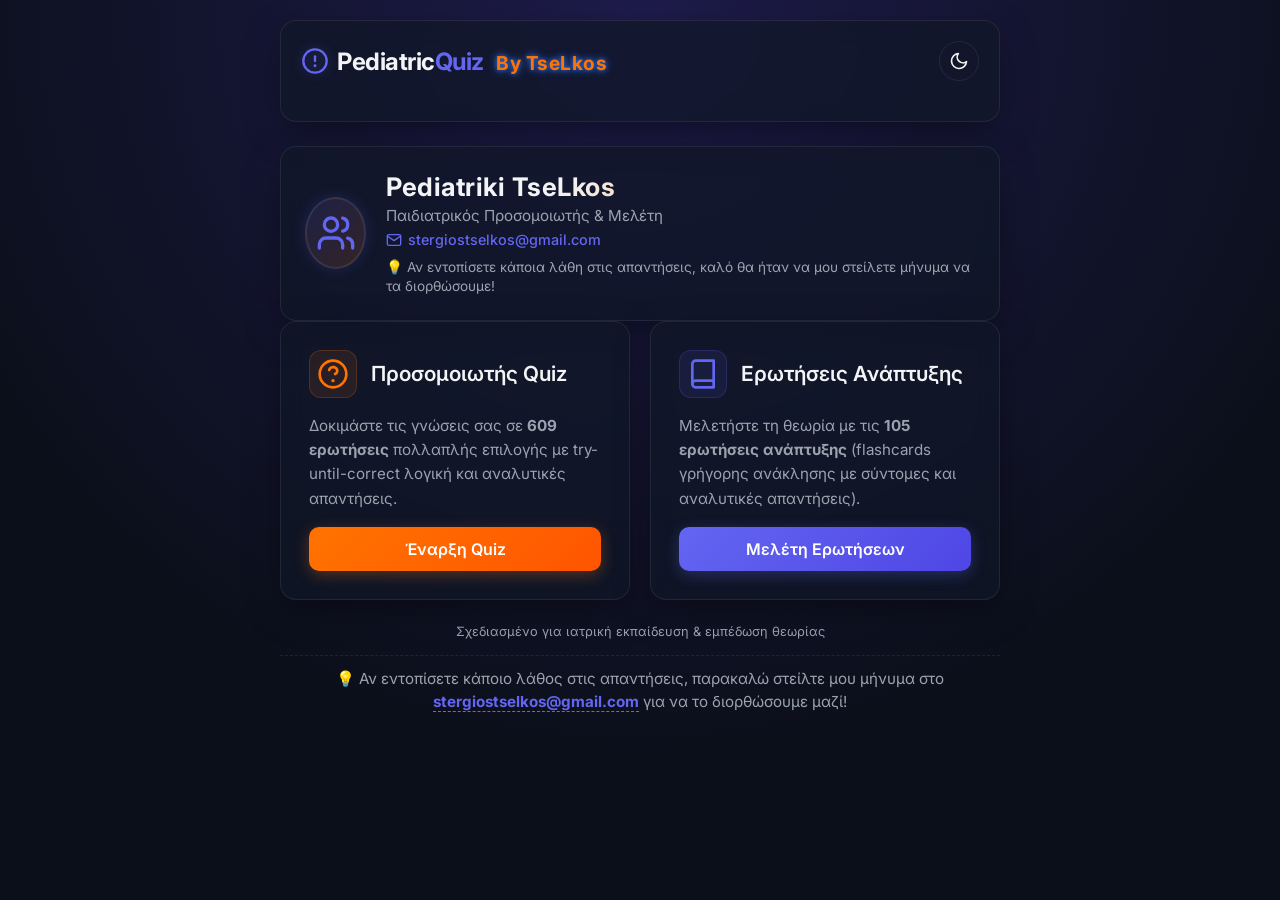
==== commit 60d9c1a9: "Add files via upload" ====
--- a/index.html
+++ b/index.html
@@ -1,4 +1,4 @@
-﻿<!DOCTYPE html>
+<!DOCTYPE html>
 <html lang="el">
 <head>
     <meta charset="UTF-8">
@@ -78,7 +78,7 @@
             </section>
 
             <!-- Navigation Grid -->
-            <section class="portal-grid">
+            <section class="portal-grid" style="grid-template-columns: repeat(auto-fit, minmax(300px, 1fr)); max-width: 900px; margin: 0 auto;">
                 <!-- Quiz Card -->
                 <div class="portal-card">
                     <div class="portal-card-header">
@@ -91,7 +91,7 @@
                         </div>
                         <h3>Προσομοιωτής Quiz</h3>
                     </div>
-                    <p class="portal-card-desc">Δοκιμάστε τις γνώσεις σας σε <strong>615 ερωτήσεις</strong> πολλαπλής επιλογής με try-until-correct λογική και αναλυτικές απαντήσεις.</p>
+                    <p class="portal-card-desc">Δοκιμάστε τις γνώσεις σας σε <strong>609 ερωτήσεις</strong> πολλαπλής επιλογής με try-until-correct λογική και αναλυτικές απαντήσεις.</p>
                     <a href="quiz.html" class="portal-card-btn quiz-btn">Έναρξη Quiz</a>
                 </div>
 
@@ -104,24 +104,10 @@
                                 <path d="M6.5 2H20v20H6.5A2.5 2.5 0 0 1 4 19.5v-15A2.5 2.5 0 0 1 6.5 2z" stroke="currentColor" stroke-width="2" stroke-linecap="round" stroke-linejoin="round"/>
                             </svg>
                         </div>
-                        <h3>Θέματα Ανάπτυξης</h3>
+                        <h3>Ερωτήσεις Ανάπτυξης</h3>
                     </div>
-                    <p class="portal-card-desc">Μελετήστε τη θεωρία με τη <strong>μάθηση των 10 ερωτήσεων ανάπτυξης</strong> (Σωκρατικός διάλογος) και <strong>39 flashcards γρήγορης ανάκλησης</strong>.</p>
-                    <a href="study.html" class="portal-card-btn study-btn">Μελέτη & Ανάπτυξη</a>
-                </div>
-
-                <!-- Game Portal Card -->
-                <div class="portal-card">
-                    <div class="portal-card-header">
-                        <div class="portal-card-icon game-icon">
-                            <svg width="32" height="32" viewBox="0 0 24 24" fill="none" xmlns="http://www.w3.org/2000/svg">
-                                <path d="M3 3h18v18H3V3zm0 6h18M3 15h18M9 3v18M15 3v18" stroke="currentColor" stroke-width="2" stroke-linecap="round" stroke-linejoin="round"/>
-                            </svg>
-                        </div>
-                        <h3>Παιχνίδι Πινάκων</h3>
-                    </div>
-                    <p class="portal-card-desc">Εκμάθηση μέσα από παιχνίδι! Συμπληρώστε διαδραστικά τους ιατρικούς πίνακες (APGAR, Αφυδάτωση, Γλασκόβη, κλπ.) με σωστά συμπτώματα και τιμές.</p>
-                    <a href="game.html" class="portal-card-btn game-btn">Έναρξη Παιχνιδιού</a>
+                    <p class="portal-card-desc">Μελετήστε τη θεωρία με τις <strong>105 ερωτήσεις ανάπτυξης</strong> (flashcards γρήγορης ανάκλησης με σύντομες και αναλυτικές απαντήσεις).</p>
+                    <a href="study.html" class="portal-card-btn study-btn">Μελέτη Ερωτήσεων</a>
                 </div>
             </section>
         </main>
--- a/style.css
+++ b/style.css
@@ -1071,17 +1071,13 @@
     flex-direction: column;
     gap: 20px;
     opacity: 1;
-    max-height: 6000px;
-    overflow: hidden;
-    transition: max-height 0.5s cubic-bezier(0.4, 0, 0.2, 1), opacity 0.4s ease;
+    transition: opacity 0.4s ease;
 }
 
 .revealed-block.collapsed {
-    max-height: 0;
+    display: none !important;
     opacity: 0;
     pointer-events: none;
-    margin: 0;
-    padding: 0;
 }
 
 /* Correct Answer Banner */
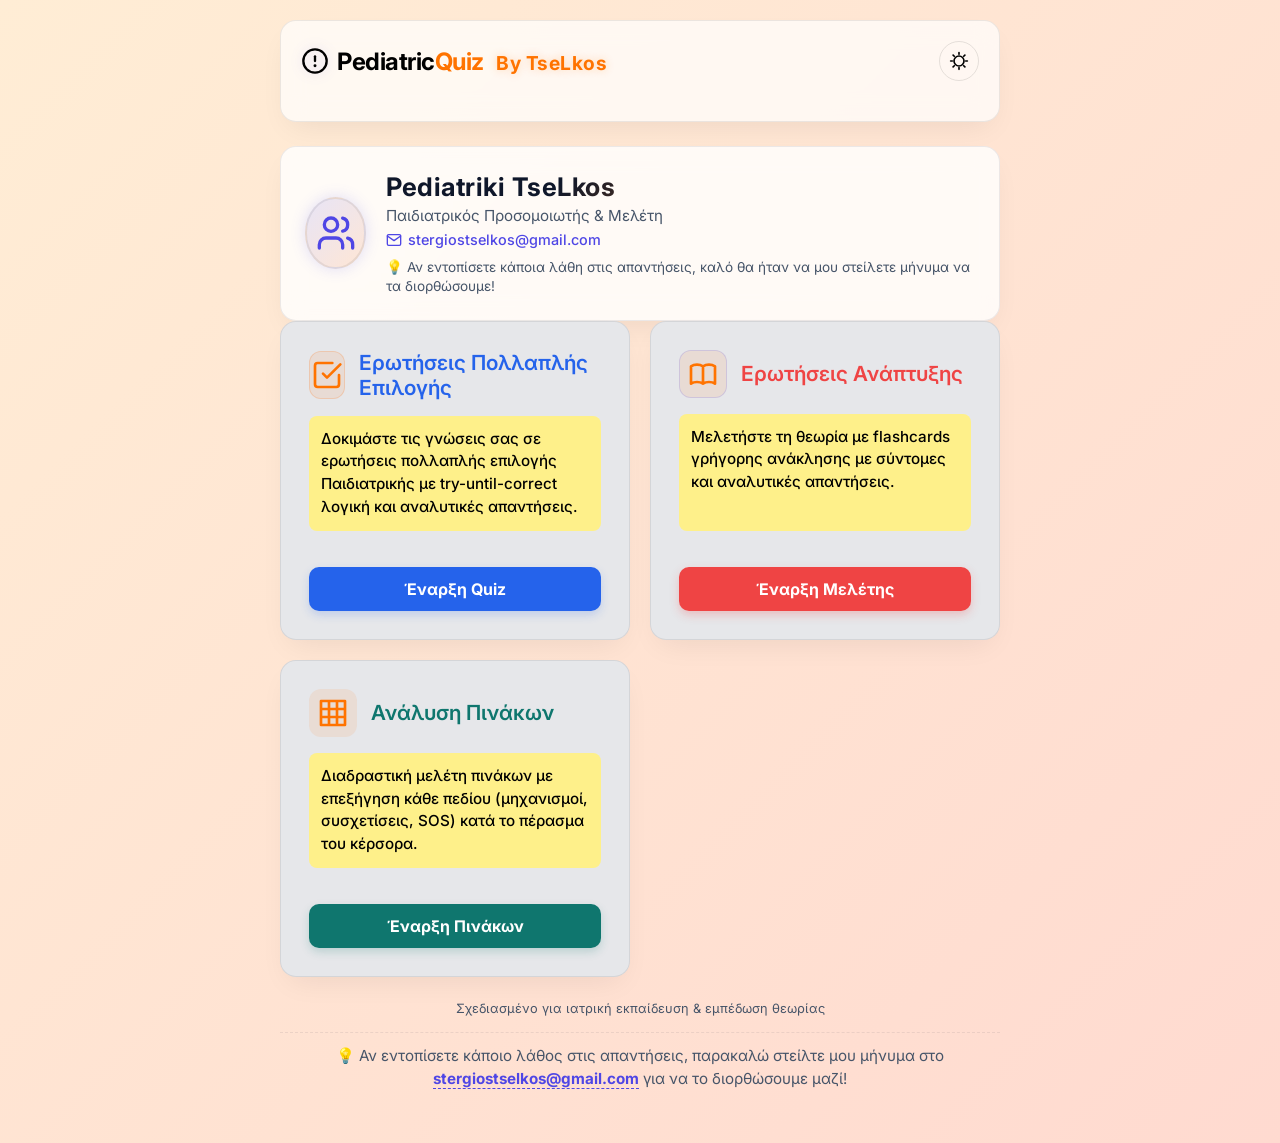
==== commit 036f9f71: "Add files via upload" ====
--- a/index.html
+++ b/index.html
@@ -9,23 +9,23 @@
     <link rel="preconnect" href="https://fonts.gstatic.com" crossorigin>
     <link href="https://fonts.googleapis.com/css2?family=Inter:wght@300;400;500;600;700&display=swap" rel="stylesheet">
     <!-- CSS Stylesheet -->
-    <link rel="stylesheet" href="style.css?v=2.1">
+    <link rel="stylesheet" href="style.css?v=2.2">
 </head>
-<body class="dark-theme">
+<body class="light-theme" style="background: linear-gradient(135deg, #ffedd5 0%, #ffdad0 100%) !important; color: #000000 !important;">
     <div class="app-container">
         <!-- Header Section -->
-        <header class="app-header">
+        <header class="app-header" style="background: rgba(255, 255, 255, 0.7) !important; border: 1px solid rgba(0, 0, 0, 0.08) !important; box-shadow: var(--shadow-main);">
             <div class="header-main">
-                <div class="app-logo">
+                <div class="app-logo" style="color: #000000 !important;">
                     <svg width="28" height="28" viewBox="0 0 24 24" fill="none" xmlns="http://www.w3.org/2000/svg">
                         <path d="M12 22C17.5228 22 22 17.5228 22 12C22 6.47715 17.5228 2 12 2C6.47715 2 2 6.47715 2 12C2 17.5228 6.47715 22 12 22Z" stroke="currentColor" stroke-width="2" stroke-linecap="round" stroke-linejoin="round"/>
                         <path d="M12 8V12" stroke="currentColor" stroke-width="2" stroke-linecap="round" stroke-linejoin="round"/>
                         <path d="M12 16H12.01" stroke="currentColor" stroke-width="2.5" stroke-linecap="round" stroke-linejoin="round"/>
                     </svg>
-                    <h1>Pediatric<span>Quiz</span> <span class="author-tag" style="font-size: 1.2rem; font-weight: 700; color: #ff7300; text-shadow: 0 0 8px rgba(59, 130, 246, 0.9), 0 0 4px rgba(37, 99, 235, 0.8); margin-left: 8px; letter-spacing: 0.5px; vertical-align: middle;">By TseLkos</span></h1>
+                    <h1 style="color: #000000 !important;">Pediatric<span style="color: #ff7300 !important;">Quiz</span> <span class="author-tag" style="font-size: 1.2rem; font-weight: 700; color: #ff7300; text-shadow: 0 0 8px rgba(255, 115, 0, 0.3); margin-left: 8px; letter-spacing: 0.5px; vertical-align: middle;">By TseLkos</span></h1>
                 </div>
                 <div class="header-controls">
-                    <button id="theme-toggle" class="icon-button" aria-label="Toggle Theme">
+                    <button id="theme-toggle" class="icon-button" style="border-color: rgba(0, 0, 0, 0.1) !important; color: #000000 !important;" aria-label="Toggle Theme">
                         <!-- Sun Icon -->
                         <svg class="sun-icon" width="20" height="20" viewBox="0 0 24 24" fill="none" xmlns="http://www.w3.org/2000/svg">
                             <path d="M12 18C15.3137 18 18 15.3137 18 12C18 8.68629 15.3137 6 12 6C8.68629 6 6 8.68629 6 12C6 15.3137 8.68629 18 12 18Z" stroke="currentColor" stroke-width="2" stroke-linecap="round" stroke-linejoin="round"/>
@@ -78,36 +78,48 @@
             </section>
 
             <!-- Navigation Grid -->
-            <section class="portal-grid" style="grid-template-columns: repeat(auto-fit, minmax(300px, 1fr)); max-width: 900px; margin: 0 auto;">
+            <section class="portal-grid" style="grid-template-columns: repeat(auto-fit, minmax(240px, 1fr)); max-width: 900px; margin: 0 auto; gap: 20px;">
                 <!-- Quiz Card -->
-                <div class="portal-card">
+                <div class="portal-card" style="border-color: rgba(0, 0, 0, 0.08) !important; background: rgba(229, 231, 235, 0.95) !important;">
                     <div class="portal-card-header">
-                        <div class="portal-card-icon quiz-icon">
+                        <div class="portal-card-icon quiz-icon" style="background: rgba(249, 115, 22, 0.1); color: #ff7300;">
                             <svg width="32" height="32" viewBox="0 0 24 24" fill="none" xmlns="http://www.w3.org/2000/svg">
-                                <path d="M12 22C17.5228 22 22 17.5228 22 12C22 6.47715 17.5228 2 12 2C6.47715 2 2 6.47715 2 12C2 17.5228 6.47715 22 12 22Z" stroke="currentColor" stroke-width="2" stroke-linecap="round" stroke-linejoin="round"/>
-                                <path d="M9.09 9C9.3251 8.27242 9.8183 7.66224 10.4859 7.27022C11.1536 6.8782 11.9547 6.72922 12.7118 6.84883C13.4688 6.96843 14.133 7.34947 14.5888 7.92506C15.0446 8.50066 15.263 9.23698 15.2 9.99C15.1 11.25 13.5 12 13.5 12" stroke="currentColor" stroke-width="2" stroke-linecap="round" stroke-linejoin="round"/>
-                                <path d="M12 17H12.01" stroke="currentColor" stroke-width="2.5" stroke-linecap="round" stroke-linejoin="round"/>
+                                <path d="M9 11l3 3L22 4" stroke="currentColor" stroke-width="2" stroke-linecap="round" stroke-linejoin="round"/>
+                                <path d="M21 12v7a2 2 0 0 1-2 2H5a2 2 0 0 1-2-2V5a2 2 0 0 1 2-2h11" stroke="currentColor" stroke-width="2" stroke-linecap="round" stroke-linejoin="round"/>
                             </svg>
                         </div>
-                        <h3>Προσομοιωτής Quiz</h3>
+                        <h3 style="color: #2563eb !important;">Ερωτήσεις Πολλαπλής Επιλογής</h3>
                     </div>
-                    <p class="portal-card-desc">Δοκιμάστε τις γνώσεις σας σε <strong>609 ερωτήσεις</strong> πολλαπλής επιλογής με try-until-correct λογική και αναλυτικές απαντήσεις.</p>
-                    <a href="quiz.html" class="portal-card-btn quiz-btn">Έναρξη Quiz</a>
+                    <p class="portal-card-desc" style="background: #fef08a !important; color: #000000 !important; padding: 12px; border-radius: 8px; font-size: 0.95rem; line-height: 1.5; margin-bottom: 20px; font-weight: 500;">Δοκιμάστε τις γνώσεις σας σε ερωτήσεις πολλαπλής επιλογής Παιδιατρικής με try-until-correct λογική και αναλυτικές απαντήσεις.</p>
+                    <a href="quiz.html" class="portal-card-btn quiz-btn" style="background: #2563eb !important; color: #ffffff !important; font-weight: 700; border: none; box-shadow: 0 4px 10px rgba(37, 99, 235, 0.2);">Έναρξη Quiz</a>
                 </div>
 
                 <!-- Study Portal Card -->
-                <div class="portal-card">
+                <div class="portal-card" style="border-color: rgba(0, 0, 0, 0.08) !important; background: rgba(229, 231, 235, 0.95) !important;">
                     <div class="portal-card-header">
-                        <div class="portal-card-icon study-icon">
+                        <div class="portal-card-icon study-icon" style="background: rgba(249, 115, 22, 0.1); color: #ff7300;">
                             <svg width="32" height="32" viewBox="0 0 24 24" fill="none" xmlns="http://www.w3.org/2000/svg">
-                                <path d="M4 19.5A2.5 2.5 0 0 1 6.5 17H20" stroke="currentColor" stroke-width="2" stroke-linecap="round" stroke-linejoin="round"/>
-                                <path d="M6.5 2H20v20H6.5A2.5 2.5 0 0 1 4 19.5v-15A2.5 2.5 0 0 1 6.5 2z" stroke="currentColor" stroke-width="2" stroke-linecap="round" stroke-linejoin="round"/>
+                                <path d="M12 6.253v13m0-13C10.832 5.477 9.246 5 7.5 5S4.168 5.477 3 6.253v13C4.168 18.477 5.754 18 7.5 18s3.332.477 4.5 1.253m0-13C13.168 5.477 14.754 5 16.5 5c1.747 0 3.332.477 4.5 1.253v13C19.832 18.477 18.247 18 16.5 18c-1.746 0-3.332.477-4.5 1.253" stroke="currentColor" stroke-width="2" stroke-linecap="round" stroke-linejoin="round"/>
                             </svg>
                         </div>
-                        <h3>Ερωτήσεις Ανάπτυξης</h3>
+                        <h3 style="color: #ef4444 !important;">Ερωτήσεις Ανάπτυξης</h3>
                     </div>
-                    <p class="portal-card-desc">Μελετήστε τη θεωρία με τις <strong>105 ερωτήσεις ανάπτυξης</strong> (flashcards γρήγορης ανάκλησης με σύντομες και αναλυτικές απαντήσεις).</p>
-                    <a href="study.html" class="portal-card-btn study-btn">Μελέτη Ερωτήσεων</a>
+                    <p class="portal-card-desc" style="background: #fef08a !important; color: #000000 !important; padding: 12px; border-radius: 8px; font-size: 0.95rem; line-height: 1.5; margin-bottom: 20px; font-weight: 500;">Μελετήστε τη θεωρία με flashcards γρήγορης ανάκλησης με σύντομες και αναλυτικές απαντήσεις.</p>
+                    <a href="study.html#quick-recall" class="portal-card-btn study-btn" style="background: #ef4444 !important; color: #ffffff !important; font-weight: 700; border: none; box-shadow: 0 4px 10px rgba(239, 68, 68, 0.25);">Έναρξη Μελέτης</a>
+                </div>
+
+                <!-- Table Analysis Card -->
+                <div class="portal-card" style="border-color: rgba(0, 0, 0, 0.08) !important; background: rgba(229, 231, 235, 0.95) !important;">
+                    <div class="portal-card-header">
+                        <div class="portal-card-icon tables-icon" style="background: rgba(249, 115, 22, 0.1); color: #ff7300;">
+                            <svg width="32" height="32" viewBox="0 0 24 24" fill="none" xmlns="http://www.w3.org/2000/svg">
+                                <path d="M3 3h18v18H3V3z M3 9h18 M3 15h18 M9 3v18 M15 3v18" stroke="currentColor" stroke-width="2" stroke-linecap="round" stroke-linejoin="round"/>
+                            </svg>
+                        </div>
+                        <h3 style="color: #0f766e !important;">Ανάλυση Πινάκων</h3>
+                    </div>
+                    <p class="portal-card-desc" style="background: #fef08a !important; color: #000000 !important; padding: 12px; border-radius: 8px; font-size: 0.95rem; line-height: 1.5; margin-bottom: 20px; font-weight: 500;">Διαδραστική μελέτη πινάκων με επεξήγηση κάθε πεδίου (μηχανισμοί, συσχετίσεις, SOS) κατά το πέρασμα του κέρσορα.</p>
+                    <a href="study.html#table-analysis" class="portal-card-btn tables-btn" style="background: #0f766e !important; color: #ffffff !important; font-weight: 700; border: none; box-shadow: 0 4px 10px rgba(15, 118, 110, 0.2);">Έναρξη Πινάκων</a>
                 </div>
             </section>
         </main>
--- a/style.css
+++ b/style.css
@@ -2167,4 +2167,226 @@
     border-color: #ff7300 !important;
     color: #ff7300 !important;
     font-weight: 600;
+}
+
+/* Interactive Table Analysis styling */
+.interactive-med-table {
+    border-collapse: separate;
+    border-spacing: 0;
+    border-radius: var(--border-radius);
+    overflow: hidden;
+}
+
+.interactive-med-table th {
+    background: var(--primary-glow);
+    border-bottom: 2px solid var(--primary-color);
+    color: var(--text-primary);
+    font-weight: 700;
+    padding: 16px;
+    text-align: left;
+    font-size: 1rem;
+}
+
+.interactive-med-table td {
+    padding: 16px;
+    border-bottom: 1px solid var(--card-border);
+    color: var(--text-primary);
+    font-size: 0.95rem;
+    line-height: 1.5;
+    transition: all 0.2s ease;
+    position: relative;
+    vertical-align: top;
+}
+
+.interactive-cell {
+    cursor: pointer;
+}
+
+.interactive-cell:hover, .interactive-cell.active-hover {
+    background: var(--option-hover) !important;
+    color: var(--primary-color);
+}
+
+/* Dedicated Cell Details Box styling */
+#table-cell-details-box {
+    margin-top: 16px;
+    background: var(--card-bg) !important;
+    border: 2px solid var(--primary-color) !important;
+    border-radius: var(--border-radius);
+    padding: 20px;
+    box-shadow: var(--shadow-main), 0 0 15px var(--primary-glow);
+    transition: all 0.3s ease;
+}
+
+.active-cell-selected {
+    background: rgba(99, 102, 241, 0.15) !important;
+    border: 2.5px solid var(--primary-color) !important;
+    color: var(--primary-color) !important;
+    font-weight: 700 !important;
+}
+
+body.light-theme .active-cell-selected {
+    background: rgba(79, 70, 229, 0.12) !important;
+}
+
+/* Smooth horizontal scrollbar styling */
+.table-analysis-container::-webkit-scrollbar {
+    height: 8px;
+}
+
+.table-analysis-container::-webkit-scrollbar-track {
+    background: rgba(255, 255, 255, 0.02);
+    border-radius: 4px;
+}
+
+.table-analysis-container::-webkit-scrollbar-thumb {
+    background: var(--primary-glow);
+    border-radius: 4px;
+}
+
+.table-analysis-container::-webkit-scrollbar-thumb:hover {
+    background: var(--primary-color);
+}
+
+/* Cell Tooltip Styling */
+.cell-tooltip {
+    position: absolute;
+    z-index: 1000;
+    width: 280px;
+    max-width: 90vw;
+    background: var(--card-bg);
+    border: 1.5px solid var(--primary-color);
+    border-radius: 12px;
+    padding: 12px 14px;
+    box-shadow: 0 10px 30px rgba(0, 0, 0, 0.35);
+    opacity: 0;
+    visibility: hidden;
+    pointer-events: none;
+    transition: opacity 0.2s cubic-bezier(0.4, 0, 0.2, 1), transform 0.2s cubic-bezier(0.4, 0, 0.2, 1), visibility 0.2s ease;
+    font-size: 0.82rem;
+    color: var(--text-primary);
+    line-height: 1.45;
+    text-align: left;
+    backdrop-filter: blur(12px);
+    -webkit-backdrop-filter: blur(12px);
+}
+
+/* Light theme backdrop adjust */
+body.light-theme .cell-tooltip {
+    background: rgba(255, 255, 255, 0.98);
+    box-shadow: 0 10px 30px rgba(0, 0, 0, 0.12);
+}
+
+.cell-tooltip-header {
+    font-weight: 700;
+    color: var(--primary-color);
+    margin-bottom: 8px;
+    border-bottom: 1px solid var(--card-border);
+    padding-bottom: 6px;
+    font-size: 0.88rem;
+    display: flex;
+    align-items: center;
+    gap: 6px;
+}
+
+.cell-tooltip p {
+    margin-bottom: 6px;
+}
+.cell-tooltip p:last-child {
+    margin-bottom: 0;
+}
+
+.cell-tooltip strong {
+    color: var(--primary-color);
+}
+
+/* Tooltip directions & horizontal alignment */
+.cell-tooltip.tooltip-top {
+    bottom: 105%;
+    margin-bottom: 4px;
+}
+.cell-tooltip.tooltip-bottom {
+    top: 105%;
+    margin-top: 4px;
+}
+
+.cell-tooltip.tooltip-center-align {
+    left: 50%;
+    transform: translateX(-50%) scale(0.95);
+}
+.cell-tooltip.tooltip-top.tooltip-center-align {
+    transform: translateX(-50%) translateY(4px) scale(0.95);
+}
+.cell-tooltip.tooltip-bottom.tooltip-center-align {
+    transform: translateX(-50%) translateY(-4px) scale(0.95);
+}
+
+.cell-tooltip.tooltip-right-align {
+    left: 0;
+    transform: scale(0.95);
+}
+.cell-tooltip.tooltip-top.tooltip-right-align {
+    transform: translateY(4px) scale(0.95);
+}
+.cell-tooltip.tooltip-bottom.tooltip-right-align {
+    transform: translateY(-4px) scale(0.95);
+}
+
+.cell-tooltip.tooltip-left-align {
+    right: 0;
+    left: auto;
+    transform: scale(0.95);
+}
+.cell-tooltip.tooltip-top.tooltip-left-align {
+    transform: translateY(4px) scale(0.95);
+}
+.cell-tooltip.tooltip-bottom.tooltip-left-align {
+    transform: translateY(-4px) scale(0.95);
+}
+
+/* Visibility triggers on hover/active states */
+.interactive-cell:hover .cell-tooltip,
+.interactive-cell.active-hover .cell-tooltip {
+    opacity: 1;
+    visibility: visible;
+    pointer-events: auto;
+}
+
+.interactive-cell:hover .cell-tooltip.tooltip-center-align,
+.interactive-cell.active-hover .cell-tooltip.tooltip-center-align {
+    transform: translateX(-50%) scale(1);
+}
+.interactive-cell:hover .cell-tooltip.tooltip-top.tooltip-center-align,
+.interactive-cell.active-hover .cell-tooltip.tooltip-top.tooltip-center-align {
+    transform: translateX(-50%) translateY(0) scale(1);
+}
+.interactive-cell:hover .cell-tooltip.tooltip-bottom.tooltip-center-align,
+.interactive-cell.active-hover .cell-tooltip.tooltip-bottom.tooltip-center-align {
+    transform: translateX(-50%) translateY(0) scale(1);
+}
+
+.interactive-cell:hover .cell-tooltip.tooltip-right-align,
+.interactive-cell.active-hover .cell-tooltip.tooltip-right-align {
+    transform: scale(1);
+}
+.interactive-cell:hover .cell-tooltip.tooltip-top.tooltip-right-align,
+.interactive-cell.active-hover .cell-tooltip.tooltip-top.tooltip-right-align {
+    transform: translateY(0) scale(1);
+}
+.interactive-cell:hover .cell-tooltip.tooltip-bottom.tooltip-right-align,
+.interactive-cell.active-hover .cell-tooltip.tooltip-bottom.tooltip-right-align {
+    transform: translateY(0) scale(1);
+}
+
+.interactive-cell:hover .cell-tooltip.tooltip-left-align,
+.interactive-cell.active-hover .cell-tooltip.tooltip-left-align {
+    transform: scale(1);
+}
+.interactive-cell:hover .cell-tooltip.tooltip-top.tooltip-left-align,
+.interactive-cell.active-hover .cell-tooltip.tooltip-top.tooltip-left-align {
+    transform: translateY(0) scale(1);
+}
+.interactive-cell:hover .cell-tooltip.tooltip-bottom.tooltip-left-align,
+.interactive-cell.active-hover .cell-tooltip.tooltip-bottom.tooltip-left-align {
+    transform: translateY(0) scale(1);
 }
